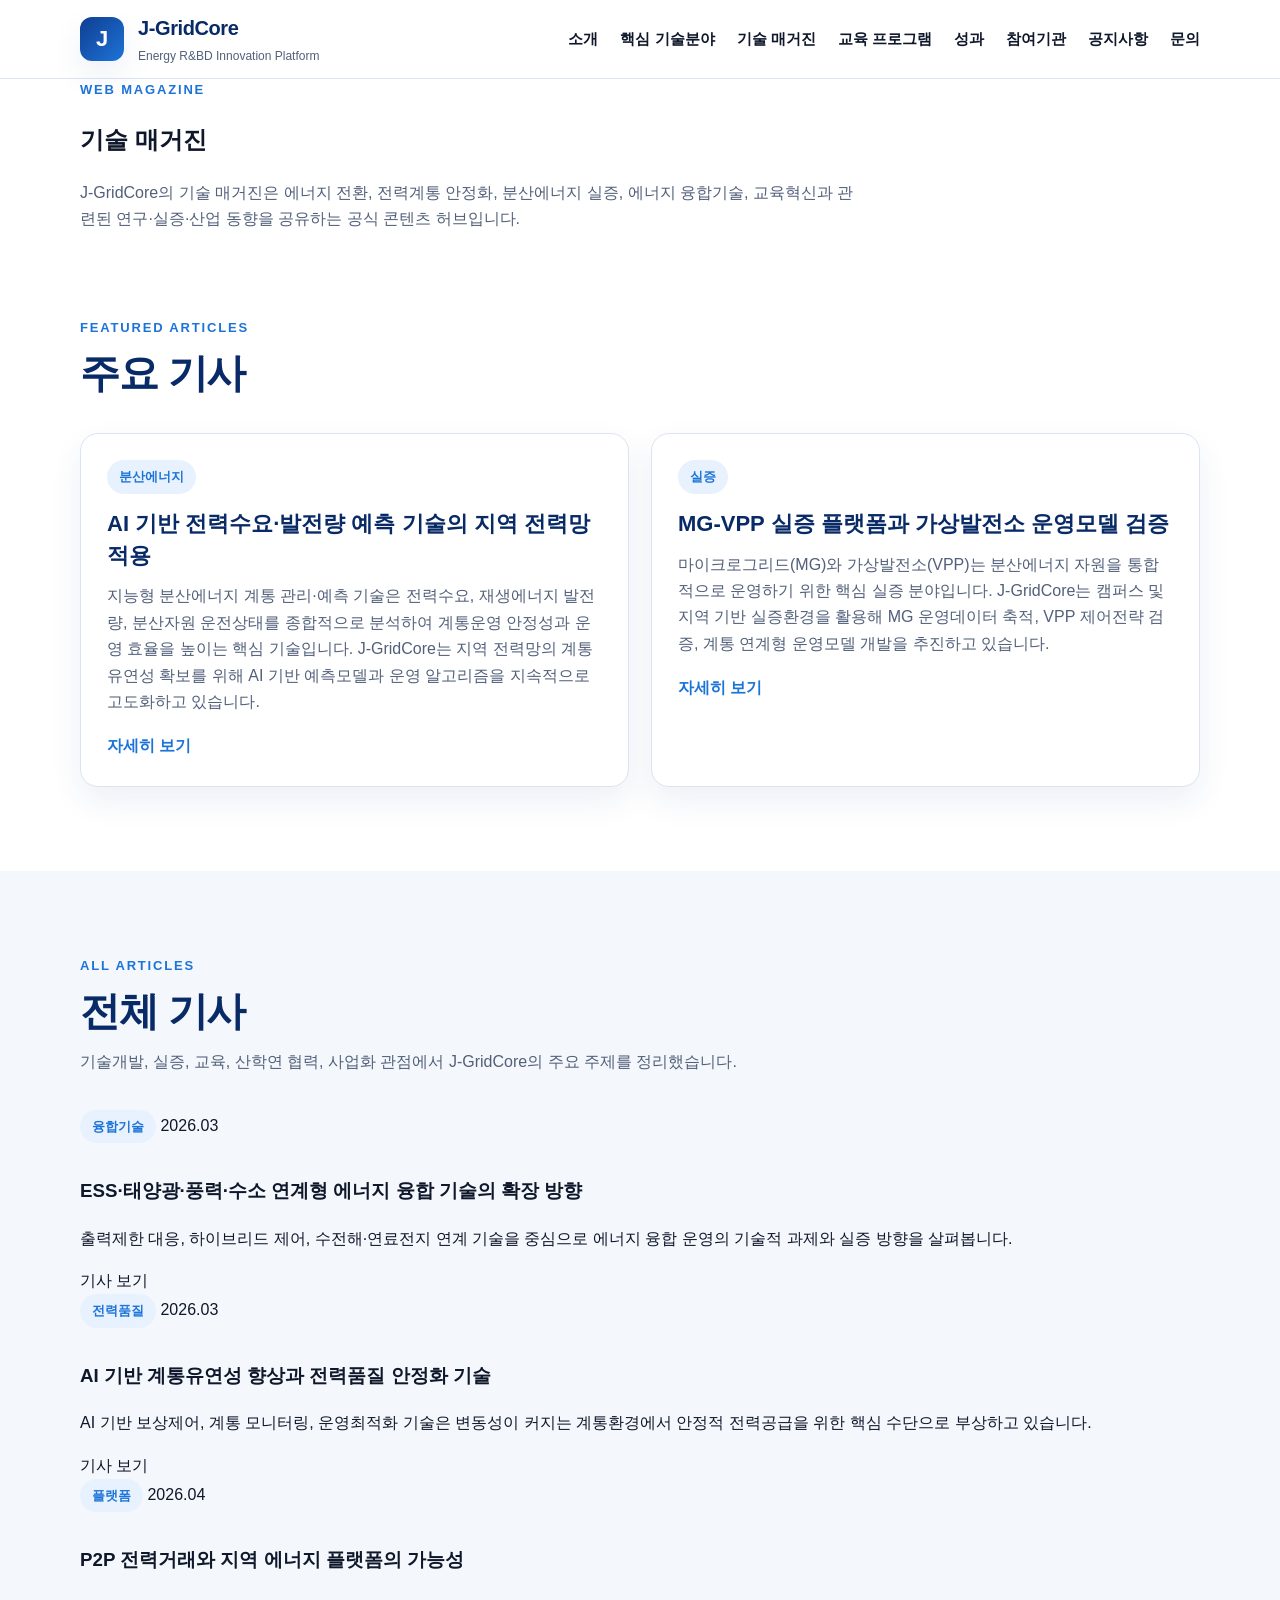
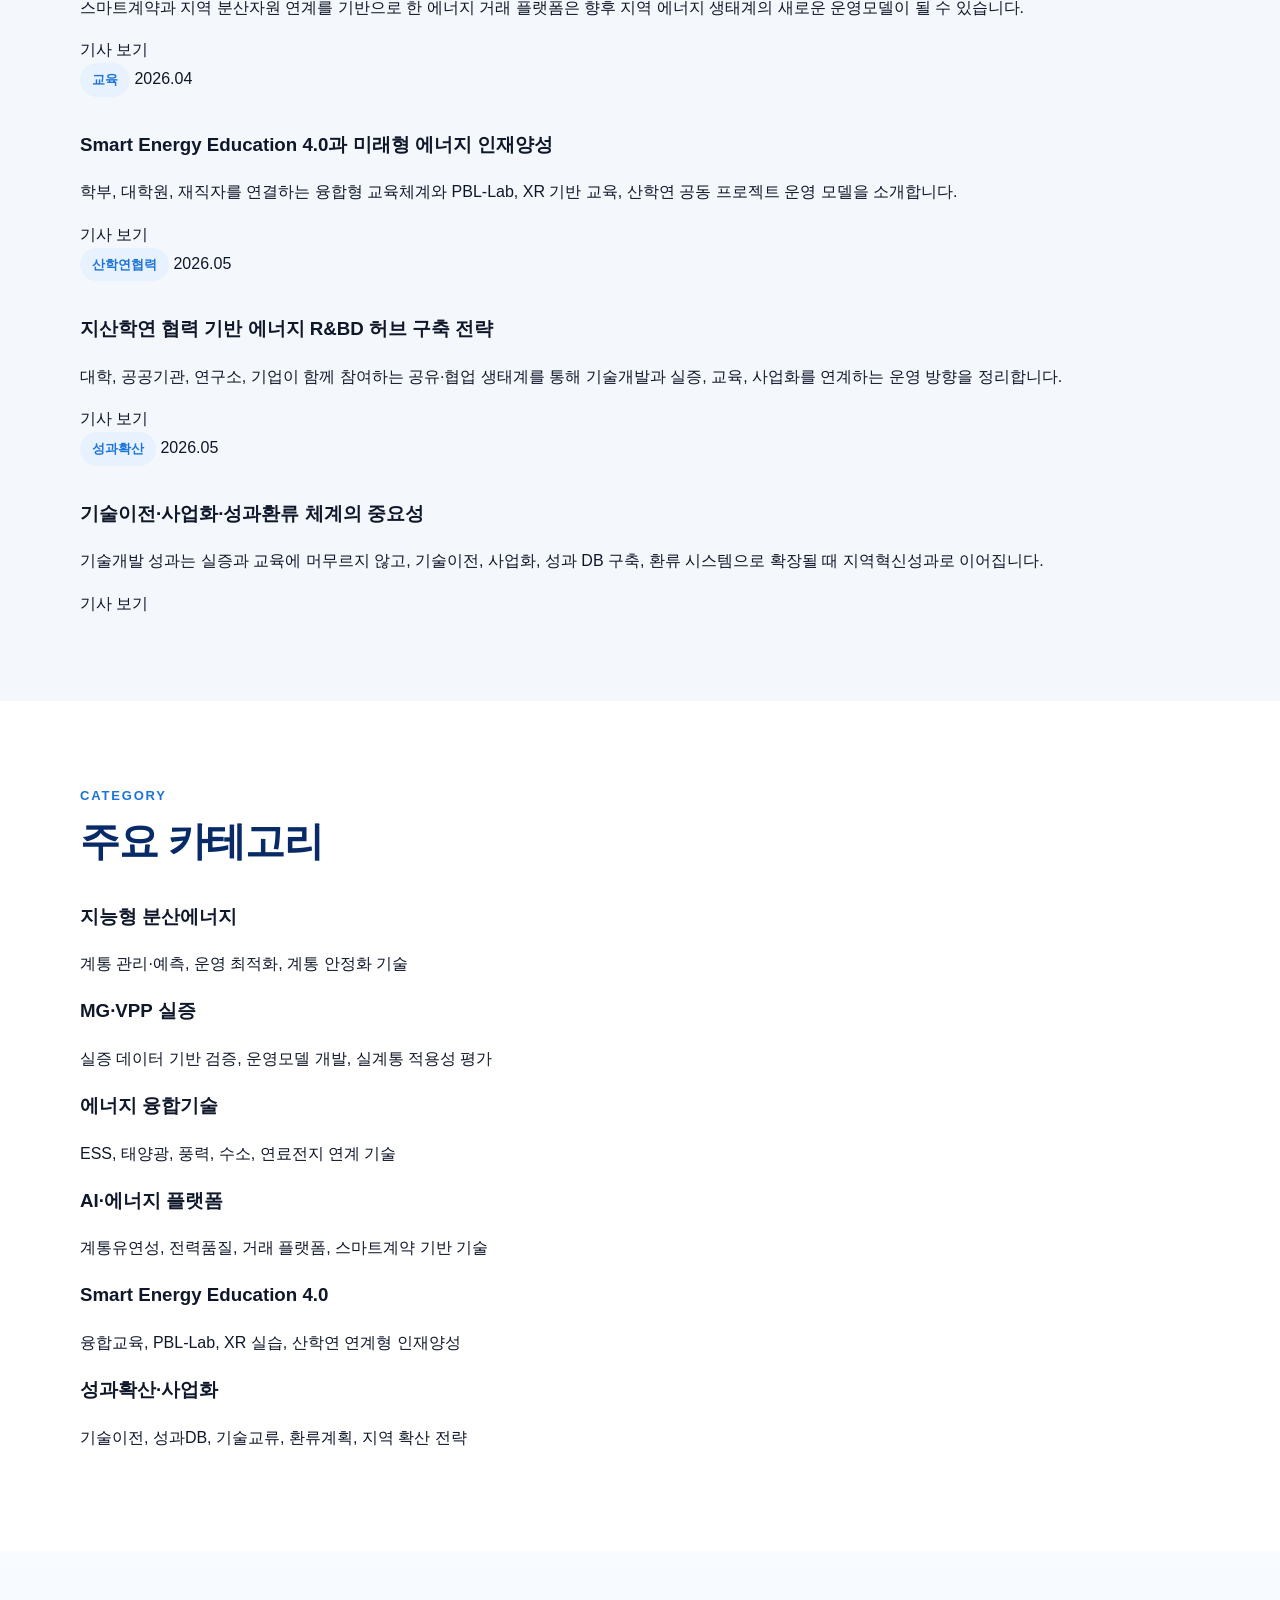
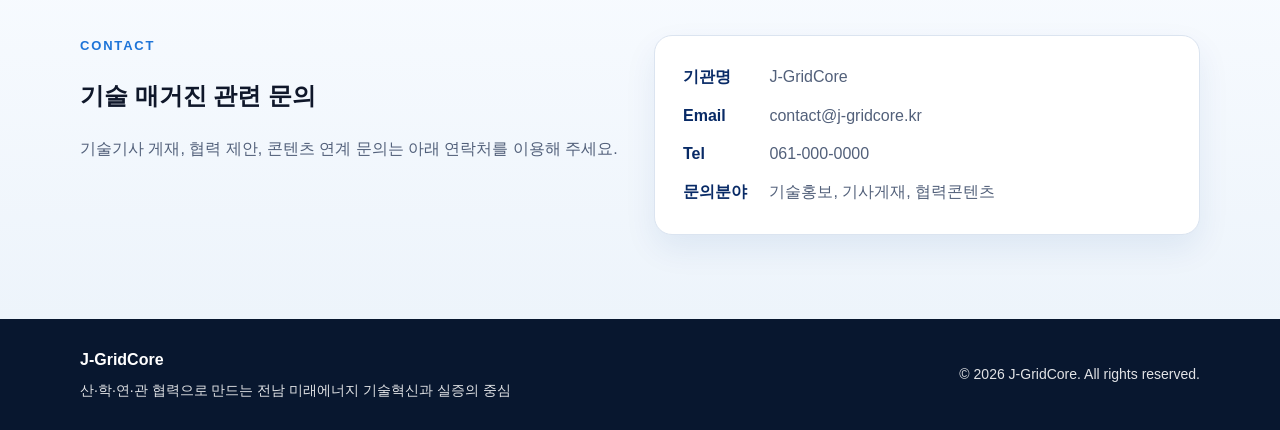
==== magazine.html @ 1dc0cccd "Create magazine.html" ====
<!DOCTYPE html>
<html lang="ko">
<head>
  <meta charset="UTF-8" />
  <meta name="viewport" content="width=device-width, initial-scale=1.0" />
  <title>기술 매거진 | J-GridCore</title>
  <meta
    name="description"
    content="J-GridCore 기술 매거진 - 분산에너지, MG-VPP, ESS, 수소, AI 기반 계통유연성, Smart Energy Education 4.0 관련 기술과 실증 정보를 제공합니다."
  />
  <link rel="stylesheet" href="style.css" />
</head>
<body>
  <header class="site-header">
    <div class="container header-inner">
      <a href="index.html" class="brand">
        <span class="brand-mark">J</span>
        <div class="brand-text">
          <strong>J-GridCore</strong>
          <span>Energy R&BD Innovation Platform</span>
        </div>
      </a>

      <nav class="nav">
        <a href="index.html#about">소개</a>
        <a href="index.html#technology">핵심 기술분야</a>
        <a href="magazine.html">기술 매거진</a>
        <a href="index.html#education">교육 프로그램</a>
        <a href="index.html#performance">성과</a>
        <a href="index.html#partners">참여기관</a>
        <a href="notice.html">공지사항</a>
        <a href="index.html#contact">문의</a>
      </nav>
    </div>
  </header>

  <main>
    <section class="sub-hero">
      <div class="container">
        <p class="section-label">WEB MAGAZINE</p>
        <h1>기술 매거진</h1>
        <p class="section-desc sub-hero-desc">
          J-GridCore의 기술 매거진은 에너지 전환, 전력계통 안정화, 분산에너지 실증,
          에너지 융합기술, 교육혁신과 관련된 연구·실증·산업 동향을 공유하는 공식 콘텐츠 허브입니다.
        </p>
      </div>
    </section>

    <section class="section">
      <div class="container">
        <div class="section-head">
          <p class="section-label">FEATURED ARTICLES</p>
          <h2>주요 기사</h2>
        </div>

        <div class="article-grid article-grid-full">
          <article class="article-card featured-article">
            <span class="tag">분산에너지</span>
            <h3>AI 기반 전력수요·발전량 예측 기술의 지역 전력망 적용</h3>
            <p>
              지능형 분산에너지 계통 관리·예측 기술은 전력수요, 재생에너지 발전량, 분산자원 운전상태를
              종합적으로 분석하여 계통운영 안정성과 운영 효율을 높이는 핵심 기술입니다.
              J-GridCore는 지역 전력망의 계통유연성 확보를 위해 AI 기반 예측모델과 운영 알고리즘을
              지속적으로 고도화하고 있습니다.
            </p>
            <a href="#">자세히 보기</a>
          </article>

          <article class="article-card featured-article">
            <span class="tag">실증</span>
            <h3>MG-VPP 실증 플랫폼과 가상발전소 운영모델 검증</h3>
            <p>
              마이크로그리드(MG)와 가상발전소(VPP)는 분산에너지 자원을 통합적으로 운영하기 위한 핵심 실증 분야입니다.
              J-GridCore는 캠퍼스 및 지역 기반 실증환경을 활용해 MG 운영데이터 축적, VPP 제어전략 검증,
              계통 연계형 운영모델 개발을 추진하고 있습니다.
            </p>
            <a href="#">자세히 보기</a>
          </article>
        </div>
      </div>
    </section>

    <section class="section section-muted">
      <div class="container">
        <div class="section-head">
          <p class="section-label">ALL ARTICLES</p>
          <h2>전체 기사</h2>
          <p class="section-desc">
            기술개발, 실증, 교육, 산학연 협력, 사업화 관점에서 J-GridCore의 주요 주제를 정리했습니다.
          </p>
        </div>

        <div class="magazine-list">
          <article class="magazine-item">
            <div class="magazine-meta">
              <span class="tag">융합기술</span>
              <span class="magazine-date">2026.03</span>
            </div>
            <h3>ESS·태양광·풍력·수소 연계형 에너지 융합 기술의 확장 방향</h3>
            <p>
              출력제한 대응, 하이브리드 제어, 수전해·연료전지 연계 기술을 중심으로
              에너지 융합 운영의 기술적 과제와 실증 방향을 살펴봅니다.
            </p>
            <a href="#">기사 보기</a>
          </article>

          <article class="magazine-item">
            <div class="magazine-meta">
              <span class="tag">전력품질</span>
              <span class="magazine-date">2026.03</span>
            </div>
            <h3>AI 기반 계통유연성 향상과 전력품질 안정화 기술</h3>
            <p>
              AI 기반 보상제어, 계통 모니터링, 운영최적화 기술은 변동성이 커지는 계통환경에서
              안정적 전력공급을 위한 핵심 수단으로 부상하고 있습니다.
            </p>
            <a href="#">기사 보기</a>
          </article>

          <article class="magazine-item">
            <div class="magazine-meta">
              <span class="tag">플랫폼</span>
              <span class="magazine-date">2026.04</span>
            </div>
            <h3>P2P 전력거래와 지역 에너지 플랫폼의 가능성</h3>
            <p>
              스마트계약과 지역 분산자원 연계를 기반으로 한 에너지 거래 플랫폼은
              향후 지역 에너지 생태계의 새로운 운영모델이 될 수 있습니다.
            </p>
            <a href="#">기사 보기</a>
          </article>

          <article class="magazine-item">
            <div class="magazine-meta">
              <span class="tag">교육</span>
              <span class="magazine-date">2026.04</span>
            </div>
            <h3>Smart Energy Education 4.0과 미래형 에너지 인재양성</h3>
            <p>
              학부, 대학원, 재직자를 연결하는 융합형 교육체계와 PBL-Lab, XR 기반 교육,
              산학연 공동 프로젝트 운영 모델을 소개합니다.
            </p>
            <a href="#">기사 보기</a>
          </article>

          <article class="magazine-item">
            <div class="magazine-meta">
              <span class="tag">산학연협력</span>
              <span class="magazine-date">2026.05</span>
            </div>
            <h3>지산학연 협력 기반 에너지 R&BD 허브 구축 전략</h3>
            <p>
              대학, 공공기관, 연구소, 기업이 함께 참여하는 공유·협업 생태계를 통해
              기술개발과 실증, 교육, 사업화를 연계하는 운영 방향을 정리합니다.
            </p>
            <a href="#">기사 보기</a>
          </article>

          <article class="magazine-item">
            <div class="magazine-meta">
              <span class="tag">성과확산</span>
              <span class="magazine-date">2026.05</span>
            </div>
            <h3>기술이전·사업화·성과환류 체계의 중요성</h3>
            <p>
              기술개발 성과는 실증과 교육에 머무르지 않고, 기술이전, 사업화, 성과 DB 구축,
              환류 시스템으로 확장될 때 지역혁신성과로 이어집니다.
            </p>
            <a href="#">기사 보기</a>
          </article>
        </div>
      </div>
    </section>

    <section class="section">
      <div class="container">
        <div class="section-head">
          <p class="section-label">CATEGORY</p>
          <h2>주요 카테고리</h2>
        </div>

        <div class="category-grid">
          <div class="category-card">
            <h3>지능형 분산에너지</h3>
            <p>계통 관리·예측, 운영 최적화, 계통 안정화 기술</p>
          </div>
          <div class="category-card">
            <h3>MG·VPP 실증</h3>
            <p>실증 데이터 기반 검증, 운영모델 개발, 실계통 적용성 평가</p>
          </div>
          <div class="category-card">
            <h3>에너지 융합기술</h3>
            <p>ESS, 태양광, 풍력, 수소, 연료전지 연계 기술</p>
          </div>
          <div class="category-card">
            <h3>AI·에너지 플랫폼</h3>
            <p>계통유연성, 전력품질, 거래 플랫폼, 스마트계약 기반 기술</p>
          </div>
          <div class="category-card">
            <h3>Smart Energy Education 4.0</h3>
            <p>융합교육, PBL-Lab, XR 실습, 산학연 연계형 인재양성</p>
          </div>
          <div class="category-card">
            <h3>성과확산·사업화</h3>
            <p>기술이전, 성과DB, 기술교류, 환류계획, 지역 확산 전략</p>
          </div>
        </div>
      </div>
    </section>

    <section class="section section-contact">
      <div class="container contact-grid">
        <div>
          <p class="section-label">CONTACT</p>
          <h2>기술 매거진 관련 문의</h2>
          <p class="section-desc">
            기술기사 게재, 협력 제안, 콘텐츠 연계 문의는 아래 연락처를 이용해 주세요.
          </p>
        </div>

        <div class="contact-card">
          <p><strong>기관명</strong> J-GridCore</p>
          <p><strong>Email</strong> contact@j-gridcore.kr</p>
          <p><strong>Tel</strong> 061-000-0000</p>
          <p><strong>문의분야</strong> 기술홍보, 기사게재, 협력콘텐츠</p>
        </div>
      </div>
    </section>
  </main>

  <footer class="site-footer">
    <div class="container footer-inner">
      <div>
        <strong>J-GridCore</strong>
        <p>산·학·연·관 협력으로 만드는 전남 미래에너지 기술혁신과 실증의 중심</p>
      </div>
      <p>© 2026 J-GridCore. All rights reserved.</p>
    </div>
  </footer>
</body>
</html>
---- style.css ----
* {
  box-sizing: border-box;
}

:root {
  --bg: #f4f7fb;
  --white: #ffffff;
  --text: #0f172a;
  --muted: #52607a;
  --line: #dbe4f0;
  --primary: #0f3d91;
  --primary-dark: #082a66;
  --secondary: #1d74d8;
  --accent: #17a2b8;
  --soft: #eef4fb;
  --shadow: 0 14px 32px rgba(15, 61, 145, 0.08);
}

html {
  scroll-behavior: smooth;
}

body {
  margin: 0;
  font-family: "Segoe UI", "Apple SD Gothic Neo", "Malgun Gothic", Arial, sans-serif;
  color: var(--text);
  background: var(--white);
  line-height: 1.65;
}

a {
  color: inherit;
  text-decoration: none;
}

img {
  max-width: 100%;
  display: block;
}

.container {
  width: min(1120px, 92%);
  margin: 0 auto;
}

.site-header {
  position: sticky;
  top: 0;
  z-index: 1000;
  background: rgba(255, 255, 255, 0.96);
  backdrop-filter: blur(10px);
  border-bottom: 1px solid var(--line);
}

.header-inner {
  display: flex;
  align-items: center;
  justify-content: space-between;
  min-height: 78px;
  gap: 24px;
}

.brand {
  display: flex;
  align-items: center;
  gap: 14px;
}

.brand-mark {
  width: 44px;
  height: 44px;
  border-radius: 12px;
  display: inline-flex;
  align-items: center;
  justify-content: center;
  background: linear-gradient(135deg, var(--primary), var(--secondary));
  color: #fff;
  font-size: 22px;
  font-weight: 800;
  box-shadow: var(--shadow);
}

.brand-text {
  display: flex;
  flex-direction: column;
  gap: 2px;
}

.brand-text strong {
  font-size: 20px;
  color: var(--primary-dark);
  letter-spacing: -0.02em;
}

.brand-text span {
  font-size: 12px;
  color: var(--muted);
}

.nav {
  display: flex;
  align-items: center;
  gap: 22px;
  flex-wrap: wrap;
}

.nav a {
  font-size: 15px;
  color: var(--text);
  font-weight: 600;
  transition: color 0.2s ease;
}

.nav a:hover {
  color: var(--secondary);
}

.hero {
  background:
    radial-gradient(circle at top right, rgba(29, 116, 216, 0.12), transparent 24%),
    linear-gradient(135deg, #071f4c 0%, #0f3d91 55%, #1d74d8 100%);
  color: #fff;
  padding: 88px 0 72px;
}

.hero-grid {
  display: grid;
  grid-template-columns: 1.35fr 0.85fr;
  gap: 36px;
  align-items: center;
}

.eyebrow {
  display: inline-block;
  margin: 0 0 14px;
  padding: 6px 12px;
  border: 1px solid rgba(255, 255, 255, 0.22);
  border-radius: 999px;
  font-size: 12px;
  letter-spacing: 0.12em;
  font-weight: 700;
}

.hero h1 {
  margin: 0 0 20px;
  font-size: clamp(34px, 5vw, 56px);
  line-height: 1.22;
  letter-spacing: -0.03em;
}

.hero h1 span {
  color: #cfe6ff;
}

.hero-desc {
  max-width: 760px;
  margin: 0;
  font-size: 17px;
  color: rgba(255, 255, 255, 0.9);
}

.hero-buttons {
  display: flex;
  gap: 14px;
  flex-wrap: wrap;
  margin-top: 30px;
}

.btn {
  display: inline-flex;
  align-items: center;
  justify-content: center;
  min-height: 48px;
  padding: 0 22px;
  border-radius: 10px;
  font-weight: 700;
  transition: transform 0.2s ease, opacity 0.2s ease, background 0.2s ease;
}

.btn:hover {
  transform: translateY(-1px);
}

.btn-primary {
  background: #fff;
  color: var(--primary-dark);
}

.btn-secondary {
  border: 1px solid rgba(255, 255, 255, 0.32);
  color: #fff;
  background: rgba(255, 255, 255, 0.06);
}

.hero-card {
  background: rgba(255, 255, 255, 0.1);
  border: 1px solid rgba(255, 255, 255, 0.16);
  border-radius: 20px;
  padding: 28px;
  backdrop-filter: blur(8px);
  box-shadow: 0 18px 40px rgba(0, 0, 0, 0.12);
}

.hero-card h3 {
  margin-top: 0;
  margin-bottom: 14px;
  font-size: 22px;
}

.hero-card ul {
  margin: 0;
  padding-left: 18px;
}

.hero-card li {
  margin-bottom: 10px;
  color: rgba(255, 255, 255, 0.92);
}

.section {
  padding: 84px 0;
}

.section-muted {
  background: var(--bg);
}

.section-contact {
  background: linear-gradient(180deg, #f8fbff 0%, #edf4fb 100%);
}

.section-head {
  margin-bottom: 34px;
}

.section-label {
  margin: 0 0 10px;
  color: var(--secondary);
  font-weight: 800;
  font-size: 13px;
  letter-spacing: 0.14em;
}

.section-head h2 {
  margin: 0 0 12px;
  font-size: clamp(28px, 3.4vw, 40px);
  line-height: 1.28;
  letter-spacing: -0.03em;
  color: var(--primary-dark);
}

.section-desc {
  margin: 0;
  max-width: 780px;
  color: var(--muted);
  font-size: 16px;
}

.about-grid,
.tech-grid,
.article-grid,
.education-grid,
.partner-grid,
.stats-grid {
  display: grid;
  gap: 22px;
}

.about-grid {
  grid-template-columns: repeat(3, 1fr);
}

.info-card,
.tech-card,
.article-card,
.program-card,
.partner-card,
.stat-card,
.contact-card {
  background: var(--white);
  border: 1px solid var(--line);
  border-radius: 18px;
  box-shadow: var(--shadow);
}

.info-card {
  padding: 28px;
}

.info-card h3 {
  margin-top: 0;
  margin-bottom: 12px;
  font-size: 22px;
  color: var(--primary);
}

.info-card p {
  margin: 0;
  color: var(--muted);
}

.tech-grid {
  grid-template-columns: repeat(2, 1fr);
}

.tech-card {
  position: relative;
  padding: 28px 28px 26px;
  overflow: hidden;
}

.tech-number {
  display: inline-flex;
  align-items: center;
  justify-content: center;
  width: 46px;
  height: 46px;
  border-radius: 14px;
  background: linear-gradient(135deg, var(--primary), var(--secondary));
  color: #fff;
  font-weight: 800;
  margin-bottom: 16px;
}

.tech-card h3 {
  margin: 0 0 12px;
  font-size: 22px;
  line-height: 1.4;
  color: var(--primary-dark);
}

.tech-card p {
  margin: 0;
  color: var(--muted);
}

.article-grid {
  grid-template-columns: repeat(2, 1fr);
}

.article-card {
  padding: 26px;
}

.tag {
  display: inline-block;
  margin-bottom: 14px;
  padding: 6px 12px;
  border-radius: 999px;
  background: #e8f2ff;
  color: var(--secondary);
  font-weight: 700;
  font-size: 13px;
}

.article-card h3 {
  margin: 0 0 12px;
  font-size: 22px;
  line-height: 1.45;
  color: var(--primary-dark);
}

.article-card p {
  margin: 0 0 18px;
  color: var(--muted);
}

.article-card a {
  font-weight: 700;
  color: var(--secondary);
}

.education-grid {
  grid-template-columns: repeat(4, 1fr);
}

.program-card {
  padding: 24px;
}

.program-card h3 {
  margin: 0 0 10px;
  font-size: 21px;
  color: var(--primary);
}

.program-card p {
  margin: 0;
  color: var(--muted);
}

.stats-grid {
  grid-template-columns: repeat(4, 1fr);
}

.stat-card {
  padding: 28px 20px;
  text-align: center;
  background: linear-gradient(180deg, #ffffff 0%, #f6faff 100%);
}

.stat-card strong {
  display: block;
  margin-bottom: 8px;
  font-size: 34px;
  color: var(--primary);
  line-height: 1.1;
}

.stat-card span {
  color: var(--muted);
  font-weight: 600;
}

.partner-grid {
  grid-template-columns: repeat(5, 1fr);
}

.partner-card {
  min-height: 88px;
  padding: 18px;
  display: flex;
  align-items: center;
  justify-content: center;
  text-align: center;
  font-weight: 700;
  color: var(--primary-dark);
}

.notice-board {
  background: var(--white);
  border: 1px solid var(--line);
  border-radius: 18px;
  overflow: hidden;
  box-shadow: var(--shadow);
}

.notice-item {
  display: grid;
  grid-template-columns: 1fr auto;
  gap: 18px;
  padding: 20px 24px;
  border-bottom: 1px solid var(--line);
  transition: background 0.2s ease;
}

.notice-item:last-child {
  border-bottom: 0;
}

.notice-item:hover {
  background: #f8fbff;
}

.notice-title {
  font-weight: 700;
  color: var(--text);
}

.notice-date {
  color: var(--muted);
  font-size: 14px;
}

.contact-grid {
  display: grid;
  grid-template-columns: 1fr 1fr;
  gap: 28px;
  align-items: start;
}

.contact-card {
  padding: 28px;
}

.contact-card p {
  margin: 0 0 12px;
  color: var(--muted);
}

.contact-card p:last-child {
  margin-bottom: 0;
}

.contact-card strong {
  display: inline-block;
  min-width: 82px;
  color: var(--primary-dark);
}

.site-footer {
  background: #08172f;
  color: rgba(255, 255, 255, 0.88);
  padding: 28px 0;
}

.footer-inner {
  display: flex;
  align-items: center;
  justify-content: space-between;
  gap: 20px;
  flex-wrap: wrap;
}

.footer-inner strong {
  display: block;
  margin-bottom: 6px;
  color: #fff;
}

.footer-inner p {
  margin: 0;
  font-size: 14px;
}

@media (max-width: 1080px) {
  .hero-grid,
  .contact-grid,
  .about-grid,
  .tech-grid,
  .article-grid,
  .education-grid,
  .partner-grid,
  .stats-grid {
    grid-template-columns: 1fr 1fr;
  }

  .nav {
    gap: 14px;
  }
}

@media (max-width: 768px) {
  .header-inner {
    flex-direction: column;
    align-items: flex-start;
    padding: 14px 0;
  }

  .nav {
    width: 100%;
    gap: 12px 16px;
  }

  .hero {
    padding: 70px 0 56px;
  }

  .hero-grid,
  .about-grid,
  .tech-grid,
  .article-grid,
  .education-grid,
  .partner-grid,
  .stats-grid,
  .contact-grid {
    grid-template-columns: 1fr;
  }

  .section {
    padding: 64px 0;
  }

  .notice-item {
    grid-template-columns: 1fr;
  }
}
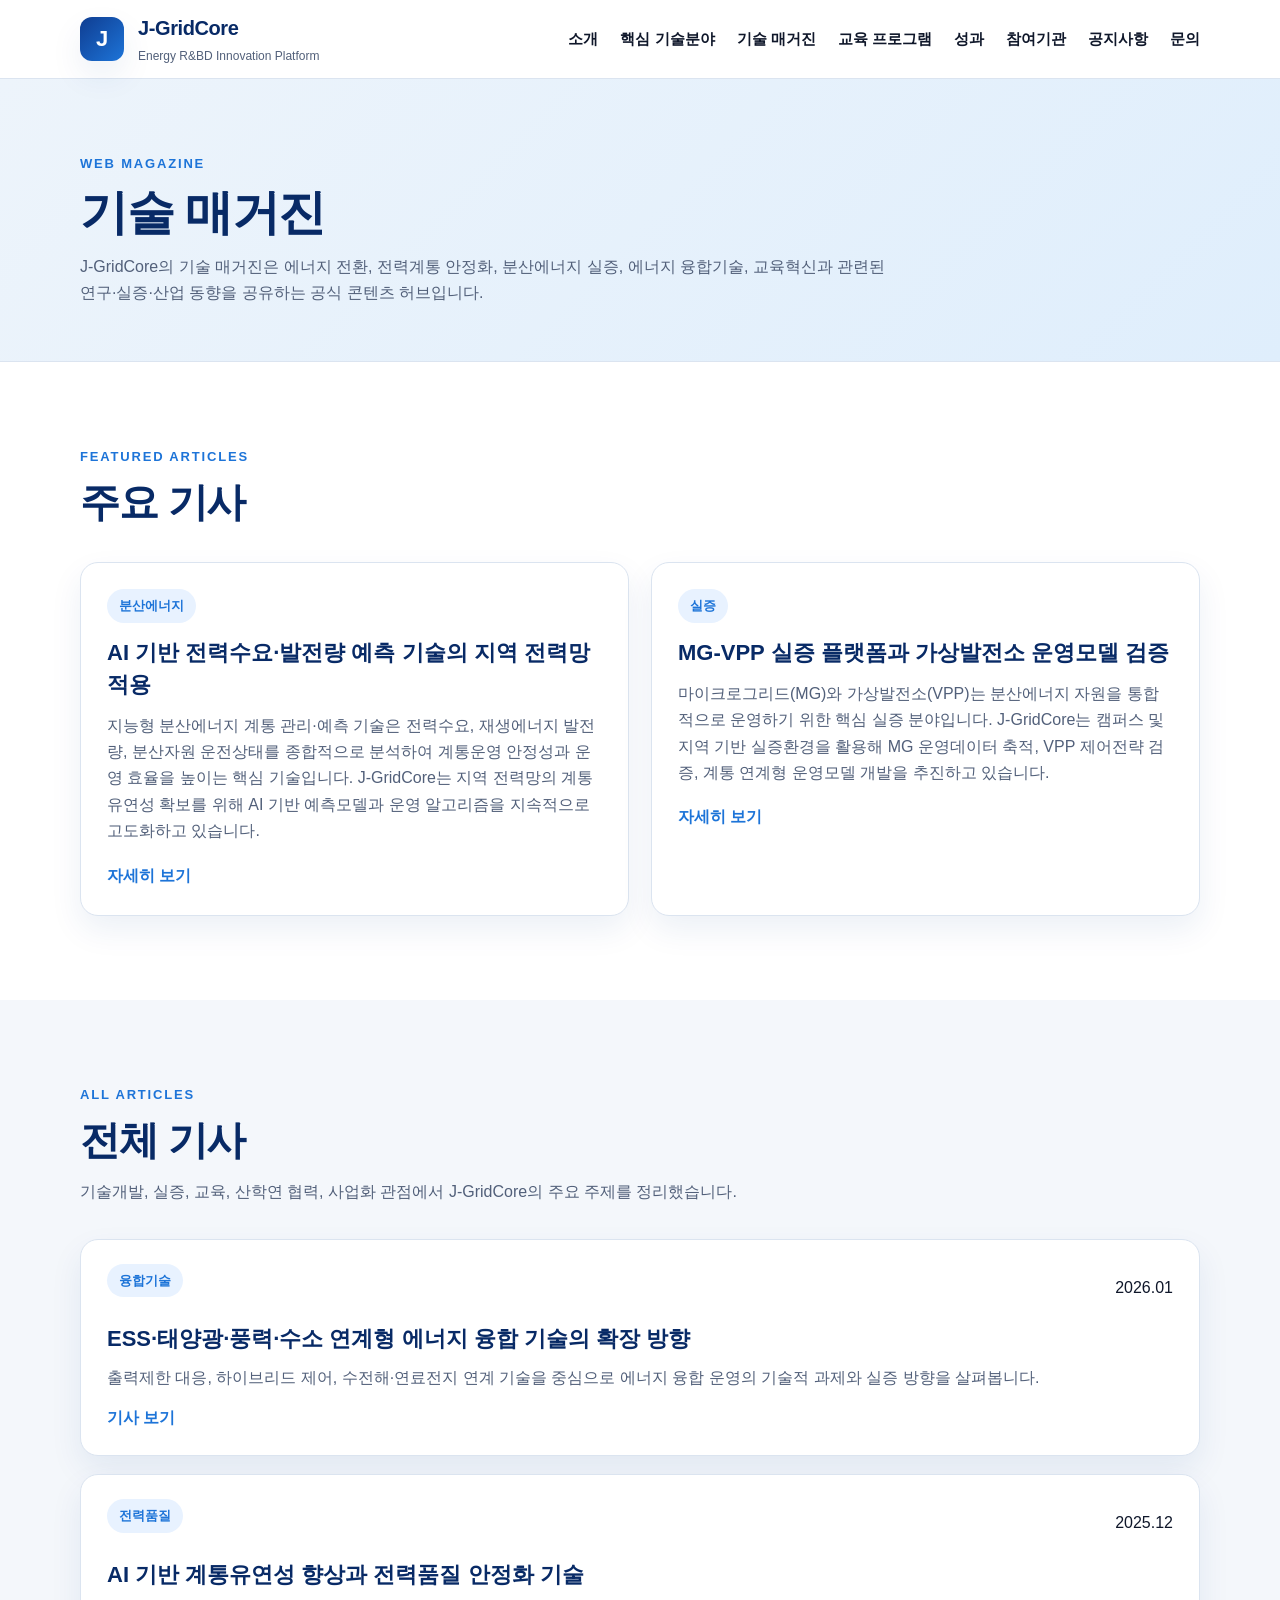
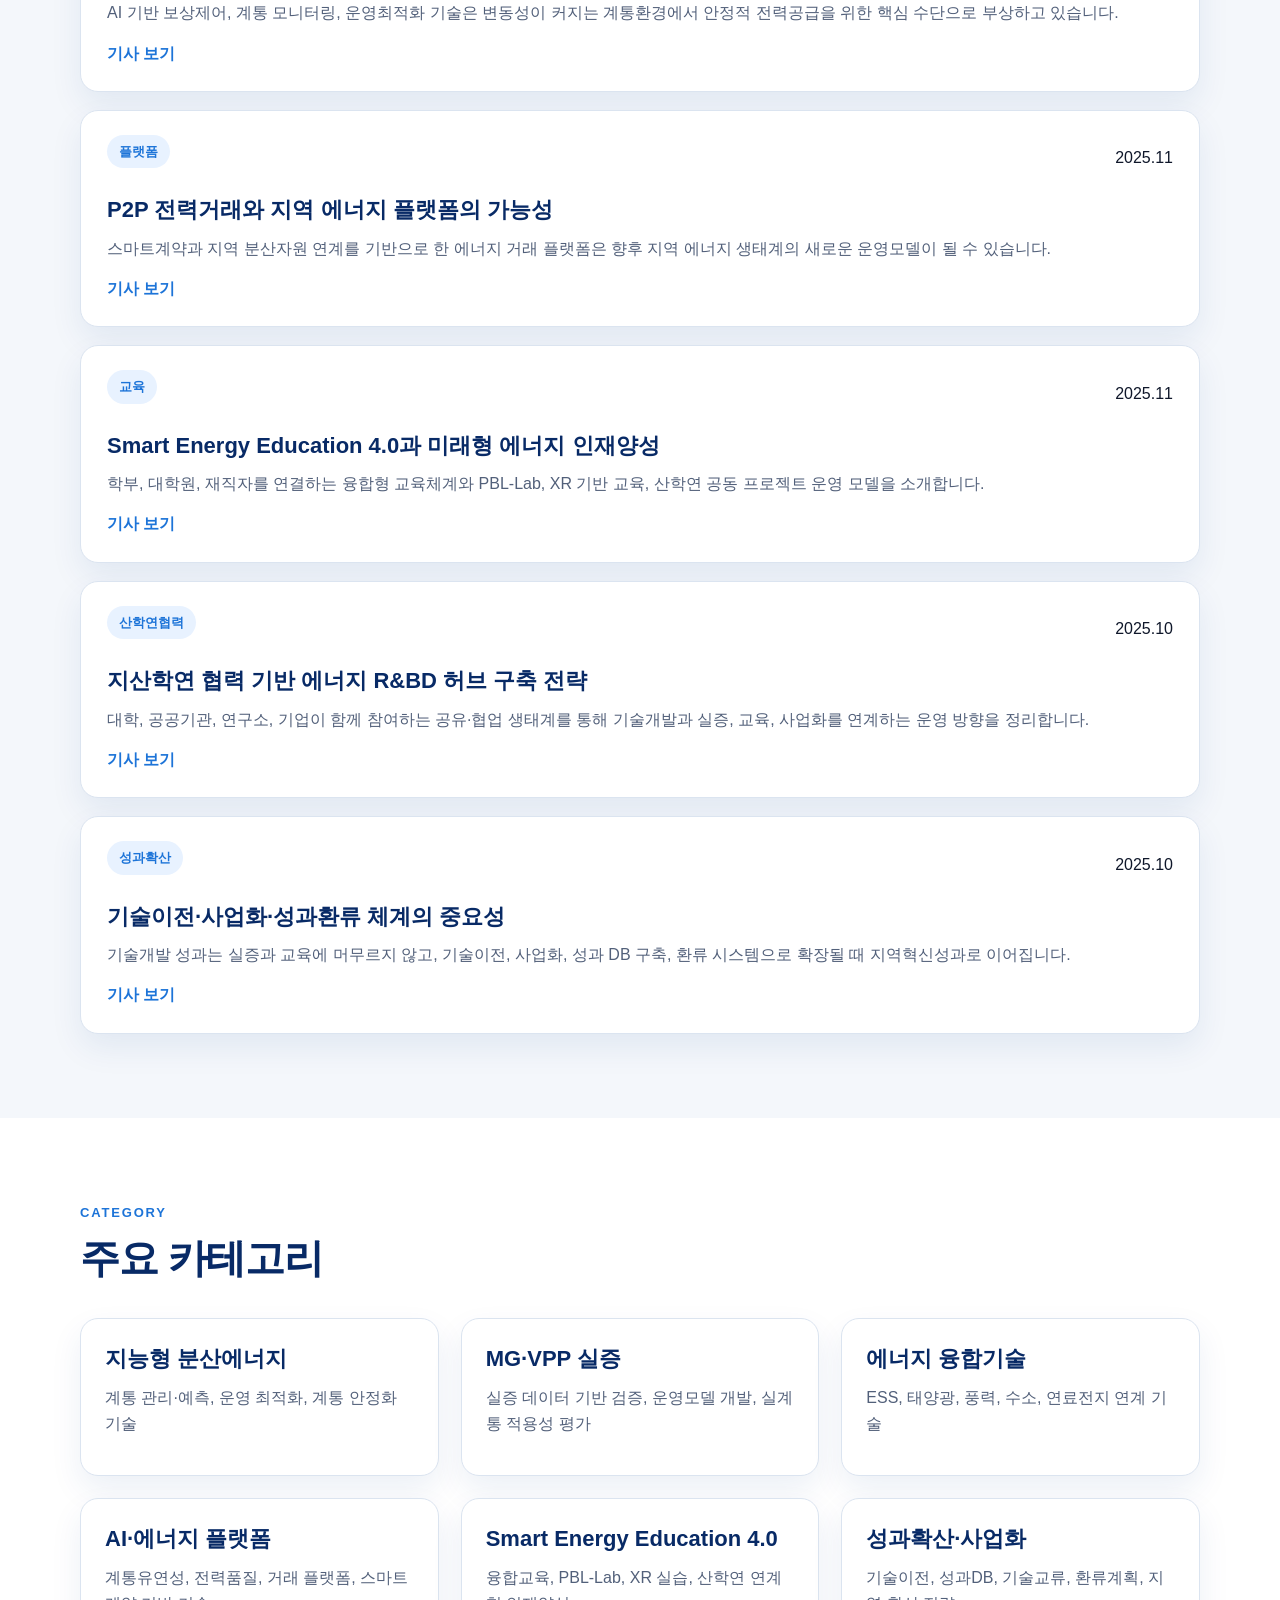
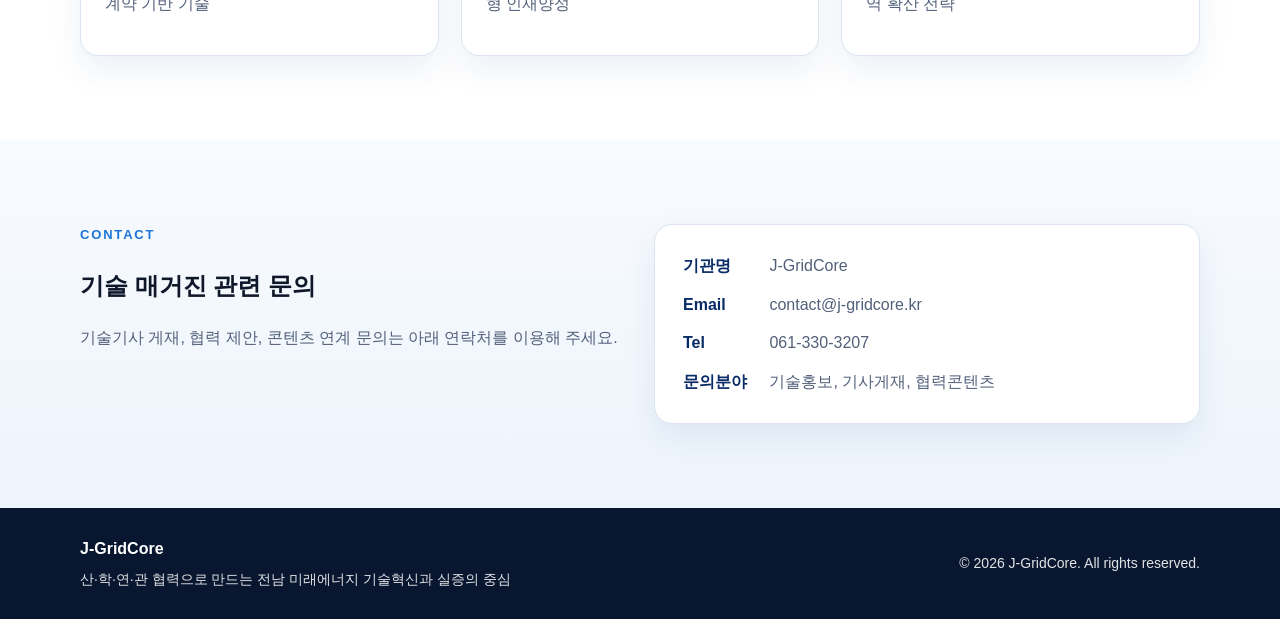
==== commit 2950add7: "Update magazine.html" ====
--- a/magazine.html
+++ b/magazine.html
@@ -94,7 +94,7 @@
           <article class="magazine-item">
             <div class="magazine-meta">
               <span class="tag">융합기술</span>
-              <span class="magazine-date">2026.03</span>
+              <span class="magazine-date">2026.01</span>
             </div>
             <h3>ESS·태양광·풍력·수소 연계형 에너지 융합 기술의 확장 방향</h3>
             <p>
@@ -107,7 +107,7 @@
           <article class="magazine-item">
             <div class="magazine-meta">
               <span class="tag">전력품질</span>
-              <span class="magazine-date">2026.03</span>
+              <span class="magazine-date">2025.12</span>
             </div>
             <h3>AI 기반 계통유연성 향상과 전력품질 안정화 기술</h3>
             <p>
@@ -120,7 +120,7 @@
           <article class="magazine-item">
             <div class="magazine-meta">
               <span class="tag">플랫폼</span>
-              <span class="magazine-date">2026.04</span>
+              <span class="magazine-date">2025.11</span>
             </div>
             <h3>P2P 전력거래와 지역 에너지 플랫폼의 가능성</h3>
             <p>
@@ -133,7 +133,7 @@
           <article class="magazine-item">
             <div class="magazine-meta">
               <span class="tag">교육</span>
-              <span class="magazine-date">2026.04</span>
+              <span class="magazine-date">2025.11</span>
             </div>
             <h3>Smart Energy Education 4.0과 미래형 에너지 인재양성</h3>
             <p>
@@ -146,7 +146,7 @@
           <article class="magazine-item">
             <div class="magazine-meta">
               <span class="tag">산학연협력</span>
-              <span class="magazine-date">2026.05</span>
+              <span class="magazine-date">2025.10</span>
             </div>
             <h3>지산학연 협력 기반 에너지 R&BD 허브 구축 전략</h3>
             <p>
@@ -159,7 +159,7 @@
           <article class="magazine-item">
             <div class="magazine-meta">
               <span class="tag">성과확산</span>
-              <span class="magazine-date">2026.05</span>
+              <span class="magazine-date">2025.10</span>
             </div>
             <h3>기술이전·사업화·성과환류 체계의 중요성</h3>
             <p>
@@ -221,7 +221,7 @@
         <div class="contact-card">
           <p><strong>기관명</strong> J-GridCore</p>
           <p><strong>Email</strong> contact@j-gridcore.kr</p>
-          <p><strong>Tel</strong> 061-000-0000</p>
+          <p><strong>Tel</strong> 061-330-3207</p>
           <p><strong>문의분야</strong> 기술홍보, 기사게재, 협력콘텐츠</p>
         </div>
       </div>
--- a/style.css
+++ b/style.css
@@ -565,3 +565,198 @@
     grid-template-columns: 1fr;
   }
 }
+
+.sub-hero {
+  background: linear-gradient(135deg, #edf4fb 0%, #dfeefc 100%);
+  padding: 74px 0 54px;
+  border-bottom: 1px solid var(--line);
+}
+
+.sub-hero h1 {
+  margin: 0 0 12px;
+  font-size: clamp(34px, 4vw, 48px);
+  line-height: 1.2;
+  color: var(--primary-dark);
+  letter-spacing: -0.03em;
+}
+
+.sub-hero-desc {
+  max-width: 820px;
+}
+
+.article-grid-full {
+  grid-template-columns: repeat(2, 1fr);
+}
+
+.featured-article {
+  min-height: 100%;
+}
+
+.magazine-list {
+  display: grid;
+  gap: 18px;
+}
+
+.magazine-item {
+  background: var(--white);
+  border: 1px solid var(--line);
+  border-radius: 18px;
+  padding: 24px 26px;
+  box-shadow: var(--shadow);
+}
+
+.magazine-meta,
+.notice-page-head {
+  display: flex;
+  align-items: center;
+  justify-content: space-between;
+  gap: 16px;
+  flex-wrap: wrap;
+  margin-bottom: 12px;
+}
+
+.magazine-item h3,
+.notice-page-item h3,
+.category-card h3 {
+  margin: 0 0 10px;
+  font-size: 22px;
+  line-height: 1.42;
+  color: var(--primary-dark);
+}
+
+.magazine-item p,
+.notice-page-item p,
+.category-card p {
+  margin: 0 0 14px;
+  color: var(--muted);
+}
+
+.magazine-item a {
+  font-weight: 700;
+  color: var(--secondary);
+}
+
+.category-grid {
+  display: grid;
+  grid-template-columns: repeat(3, 1fr);
+  gap: 22px;
+}
+
+.category-card {
+  background: var(--white);
+  border: 1px solid var(--line);
+  border-radius: 18px;
+  padding: 24px;
+  box-shadow: var(--shadow);
+}
+
+.notice-page-list {
+  display: grid;
+  gap: 18px;
+}
+
+.notice-page-item {
+  background: var(--white);
+  border: 1px solid var(--line);
+  border-radius: 18px;
+  padding: 24px 26px;
+  box-shadow: var(--shadow);
+}
+
+@media (max-width: 1080px) {
+  .category-grid,
+  .article-grid-full {
+    grid-template-columns: 1fr 1fr;
+  }
+}
+
+@media (max-width: 768px) {
+  .category-grid,
+  .article-grid-full {
+    grid-template-columns: 1fr;
+  }
+}
+
+.admin-form-wrap {
+  max-width: 860px;
+  margin: 0 auto;
+}
+
+.admin-form {
+  background: var(--white);
+  border: 1px solid var(--line);
+  border-radius: 18px;
+  padding: 28px;
+  box-shadow: var(--shadow);
+}
+
+.form-row {
+  display: flex;
+  flex-direction: column;
+  gap: 10px;
+  margin-bottom: 18px;
+}
+
+.form-row label {
+  font-weight: 700;
+  color: var(--primary-dark);
+}
+
+.form-row input,
+.form-row select,
+.form-row textarea {
+  width: 100%;
+  border: 1px solid var(--line);
+  border-radius: 12px;
+  padding: 14px 16px;
+  font: inherit;
+  color: var(--text);
+  background: #fff;
+}
+
+.form-row textarea {
+  resize: vertical;
+  min-height: 180px;
+}
+
+.form-grid {
+  display: grid;
+  grid-template-columns: 1fr 1fr;
+  gap: 18px;
+}
+
+.checkbox-row {
+  margin-top: 6px;
+}
+
+.checkbox-row label {
+  display: flex;
+  align-items: center;
+  gap: 10px;
+}
+
+.form-actions {
+  display: flex;
+  gap: 12px;
+  flex-wrap: wrap;
+  margin-top: 10px;
+}
+
+.form-message {
+  margin-top: 18px;
+  font-weight: 700;
+}
+
+.form-message.success {
+  color: #0f7a38;
+}
+
+.form-message.error {
+  color: #c62828;
+}
+
+@media (max-width: 768px) {
+  .form-grid {
+    grid-template-columns: 1fr;
+  }
+}
